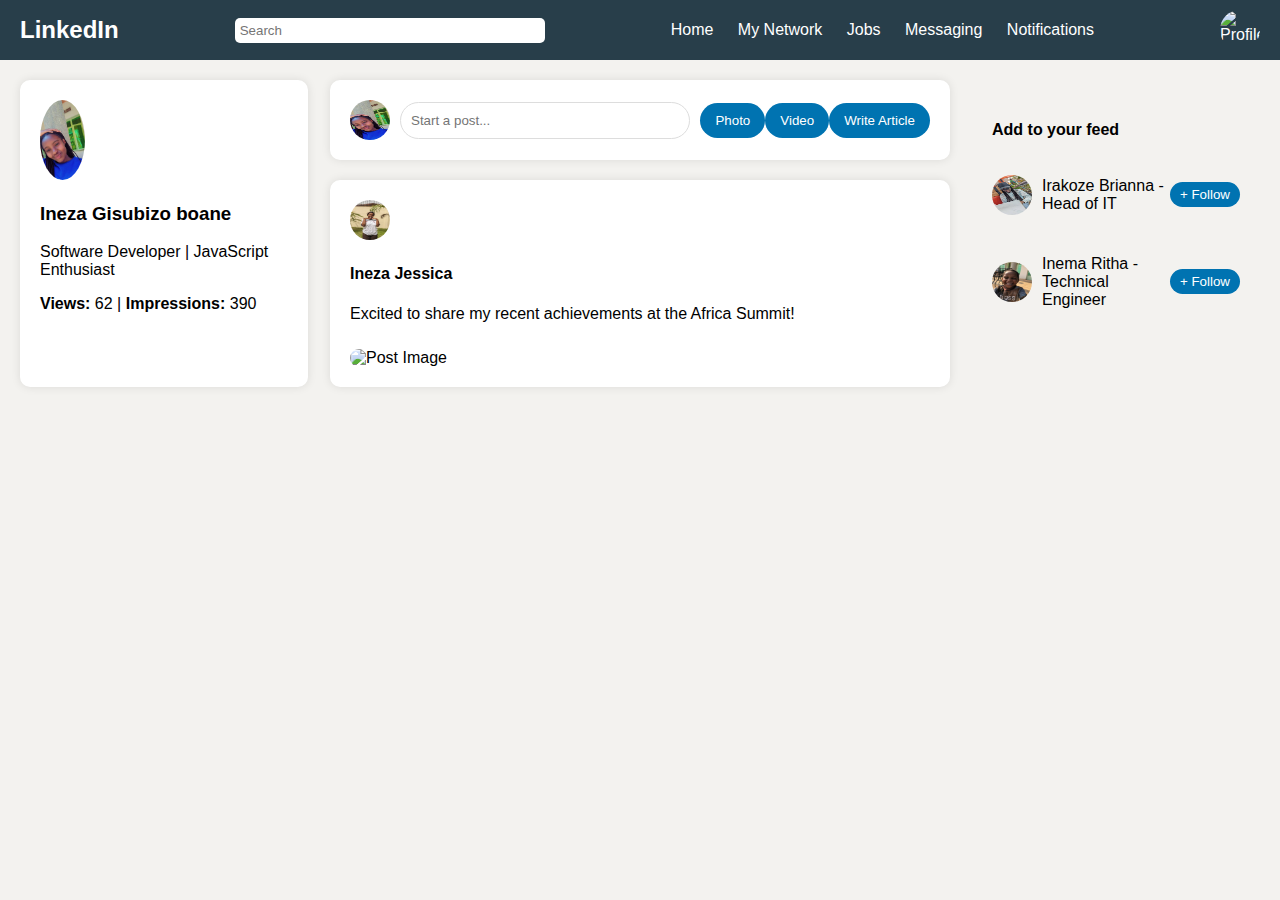
==== Linkedin/home.html @ 6e112480 "first commit" ====
<!DOCTYPE html>
<html lang="en">
<head>
    <meta charset="UTF-8">
    <meta name="viewport" content="width=device-width, initial-scale=1.0">
    <title>LinkedIn Clone</title>
    <link rel="stylesheet" href="home styles.css">
</head>
<body>
    <!-- Header Section -->
    <header class="navbar">
        <div class="logo">LinkedIn</div>
        <div class="search-bar">
            <input type="text" placeholder="Search">
        </div>
        <nav class="nav-links">
            <a href="#">Home</a>
            <a href="#">My Network</a>
            <a href="#">Jobs</a>
            <a href="#">Messaging</a>
            <a href="#">Notifications</a>
        </nav>
        <img src="profile.jpg" alt="Profile" class="profile-pic">
    </header>

    <!-- Main Content -->
    <main>
        <!-- Left Sidebar -->
        <aside class="profile-sidebar">
            <img src="pictures/IMG-20241227-WA0128.jpg" alt="Profile Picture" class="profile-pic-large">
            <h3>Ineza Gisubizo boane</h3>
            <p>Software Developer | JavaScript Enthusiast</p>
            <p><strong>Views:</strong> 62 | <strong>Impressions:</strong> 390</p>
        </aside>

        <!-- Feed Section -->
        <section class="feed">
            <!-- Post Input Section -->
            <div class="start-post">
                <img src="pictures/IMG-20241227-WA0128.jpg" alt="Profile Picture" class="profile-pic">
                <input type="text" placeholder="Start a post...">
                <button>Photo</button>
                <button>Video</button>
                <button>Write Article</button>
            </div>

            <!-- Example Post -->
            <div class="post">
                <img src="pictures/IMG-20250103-WA0001.jpg" alt="Profile Picture" class="profile-pic">
                <h4>Ineza Jessica</h4>
                <p>Excited to share my recent achievements at the Africa Summit!</p>
                <img src="post-image.png" alt="Post Image" class="post-image">
            </div>
        </section>

        <!-- Right Sidebar -->
        <aside class="suggestions">
            <h4>Add to your feed</h4>
            <div class="suggested-profile">
                <img src="pictures/IMG-20241231-WA0018.jpg" alt="Profile Picture" class="profile-pic">
                <p>Irakoze Brianna - Head of IT</p>
                <button>+ Follow</button>
            </div>
            <div class="suggested-profile">
                <img src="pictures/IMG-20250103-WA0031.jpg" alt="Profile Picture" class="profile-pic">
                <p>Inema Ritha - Technical Engineer</p>
                <button>+ Follow</button>
            </div>
        </aside>
    </main>
</body>
</html>
---- Linkedin/home styles.css ----
/* General Styling */
body {
    font-family: Arial, sans-serif;
    margin: 0;
    padding: 0;
    background-color: #f3f2ef;
}
.container {
    display: grid;
    grid-template-columns: 1fr 2fr 1fr;
    width: 90%;
    margin: 20px auto;
}
.navbar {
    display: flex;
    justify-content: space-between;
    align-items: center;
    background-color: #283e4a;
    padding: 10px 20px;
    color: white;
}

.logo {
    font-size: 24px;
    font-weight: bold;
}

.search-bar input {
    padding: 5px;
    border-radius: 5px;
    border: none;
    width: 300px;
}

.nav-links a {
    color: white;
    text-decoration: none;
    margin: 0 10px;
}

.nav-links a:hover {
    text-decoration: underline;
}

.profile-pic {
    width: 40px;
    height: 40px;
    border-radius: 50%;
}

/* Sidebar */
.sidebar {
    background-color: white;
    padding: 20px;
    border-radius: 10px;
    box-shadow: 0px 4px 6px rgba(0, 0, 0, 0.1);
}

.sidebar .profile-pic {
    width: 80px;
    height: 80px;
}

.user-name {
    font-size: 20px;
    font-weight: bold;
}

.user-title {
    color: gray;
    font-size: 14px;
}

hr {
    margin: 10px 0;
}
/* Header Styling 
header {
    display: flex;
    justify-content: space-between;
    padding: 10px 20px;
    background-color: white;
    border-bottom: 1px solid #ddd;
    align-items: center;
}

.logo {
    height: 30px;
}

.search-bar {
    flex: 1;
    margin: 0 10px;
    padding: 8px;
    border: 1px solid #ddd;
    border-radius: 20px;
}

.header-icons img {
    height: 30px;
    margin-left: 10px;
}

.profile-pic {
    height: 40px;
    border-radius: 50%;
}*/

/* Main Layout */
main {
    display: flex;
    justify-content: space-between;
    padding: 20px;
}

/* Left Sidebar */
.profile-sidebar {
    width: 20%;
    background: white;
    padding: 20px;
    border-radius: 10px;
    box-shadow: 0 0 10px rgba(0,0,0,0.1);
}

.profile-pic-large {
    height: 80px;
    border-radius: 50%;
}

/* Feed Section */
.feed {
    width: 50%;
}

.start-post {
    background: white;
    padding: 20px;
    border-radius: 10px;
    box-shadow: 0 0 10px rgba(0,0,0,0.1);
    display: flex;
    align-items: center;
}

.start-post input {
    flex: 1;
    padding: 10px;
    border: 1px solid #ddd;
    border-radius: 20px;
    margin: 0 10px;
}

.start-post button {
    background: #0073b1;
    color: white;
    border: none;
    padding: 10px 15px;
    border-radius: 20px;
    cursor: pointer;
}

/* Post Styling */
.post {
    background: white;
    padding: 20px;
    border-radius: 10px;
    box-shadow: 0 0 10px rgba(0,0,0,0.1);
    margin-top: 20px;
}

.post-image {
    width: 100%;
    border-radius: 10px;
    margin-top: 10px;
}

/* Right Sidebar */
.suggestions {
    width: 20%;
    padding: 20px;
}

.suggested-profile {
    display: flex;
    align-items: center;
    margin-top: 10px;
}

.suggested-profile p {
    flex: 1;
    margin-left: 10px;
}

.suggested-profile button {
    padding: 5px 10px;
    border: none;
    background: #0073b1;
    color: white;
    border-radius: 20px;
}
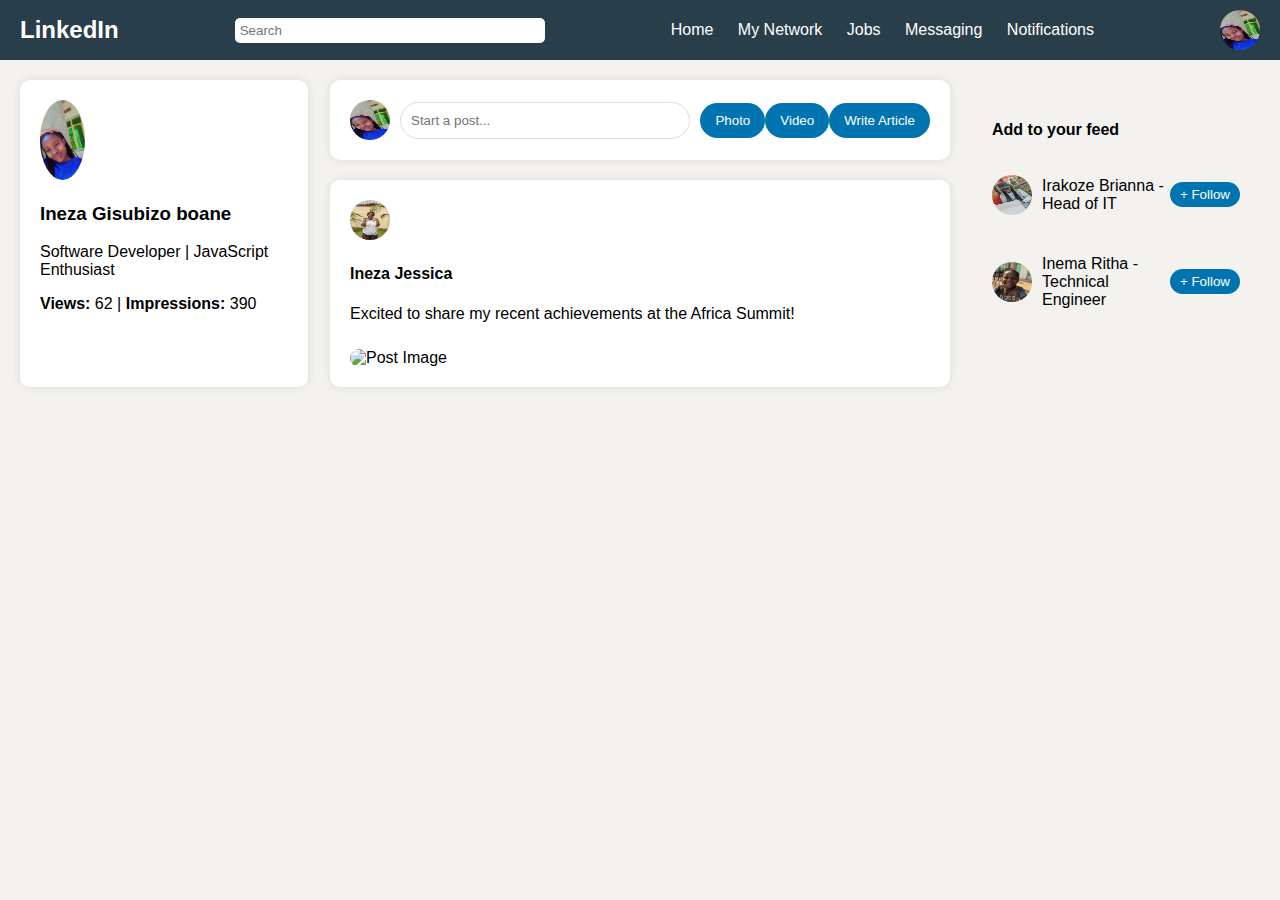
==== commit 1c9efe07: "updated" ====
--- a/Linkedin/home.html
+++ b/Linkedin/home.html
@@ -20,7 +20,7 @@
             <a href="#">Messaging</a>
             <a href="#">Notifications</a>
         </nav>
-        <img src="profile.jpg" alt="Profile" class="profile-pic">
+        <img src="pictures/IMG-20241227-WA0128.jpg" alt="Profile" class="profile-pic">
     </header>
 
     <!-- Main Content -->
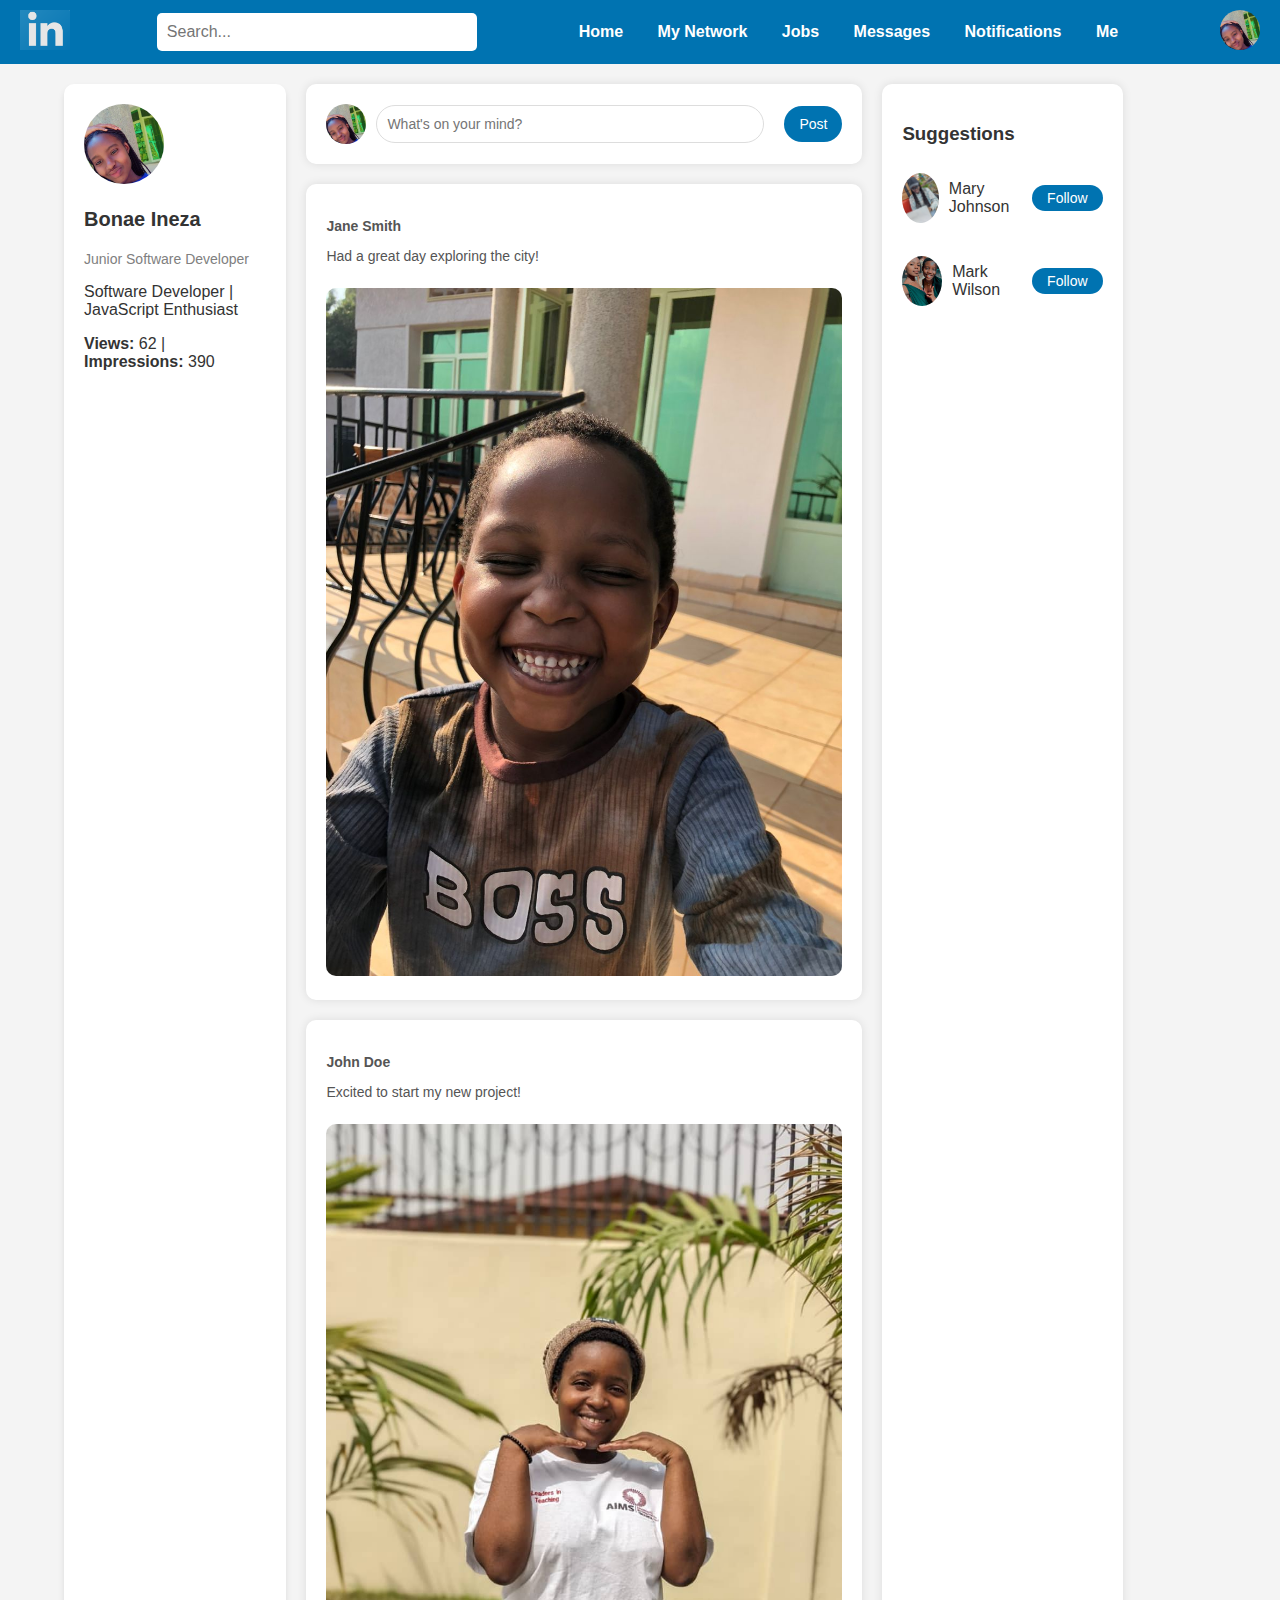
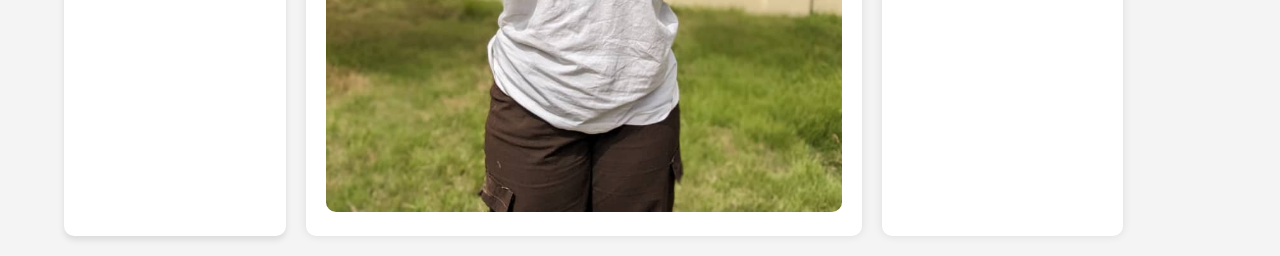
==== commit 5e8cf9e8: "updated" ====
--- a/Linkedin/home.html
+++ b/Linkedin/home.html
@@ -3,70 +3,80 @@
 <head>
     <meta charset="UTF-8">
     <meta name="viewport" content="width=device-width, initial-scale=1.0">
-    <title>LinkedIn Clone</title>
-    <link rel="stylesheet" href="home styles.css">
+    <title>Homepage</title>
+    <link rel="stylesheet" href="home styles.css"> <!-- Link to your CSS file -->
 </head>
 <body>
-    <!-- Header Section -->
-    <header class="navbar">
-        <div class="logo">LinkedIn</div>
+    <!-- Navbar -->
+    <div class="navbar">
+        <div class="logo">
+            <img src="pictures/Screenshot 2025-01-03 220439.png" alt="Logo"> <!-- Replace with your logo -->
+        </div>
         <div class="search-bar">
-            <input type="text" placeholder="Search">
+            <input type="text" placeholder="Search...">
         </div>
-        <nav class="nav-links">
+        <div class="nav-links">
             <a href="#">Home</a>
             <a href="#">My Network</a>
             <a href="#">Jobs</a>
-            <a href="#">Messaging</a>
+            <a href="#">Messages</a>
             <a href="#">Notifications</a>
-        </nav>
-        <img src="pictures/IMG-20241227-WA0128.jpg" alt="Profile" class="profile-pic">
-    </header>
+            <a href="#">Me</a>
+        </div>
+        <div class="profile">
+            <img src="pictures/IMG-20241227-WA0128.jpg" alt="Profile" class="profile-pic"> <!-- Replace with your profile picture -->
+        </div>
+    </div>
 
-    <!-- Main Content -->
-    <main>
-        <!-- Left Sidebar -->
-        <aside class="profile-sidebar">
-            <img src="pictures/IMG-20241227-WA0128.jpg" alt="Profile Picture" class="profile-pic-large">
-            <h3>Ineza Gisubizo boane</h3>
+    <!-- Main Container -->
+    <div class="container">
+        <!-- Sidebar -->
+        <div class="sidebar">
+            <img src="pictures/IMG-20241227-WA0128.jpg" alt="Profile" class="profile-pic-large"> <!-- Replace with your profile picture -->
+            <p class="user-name">Bonae Ineza</p>
+            <p class="user-title"> Junior Software Developer</p>
             <p>Software Developer | JavaScript Enthusiast</p>
             <p><strong>Views:</strong> 62 | <strong>Impressions:</strong> 390</p>
-        </aside>
+        </div>
 
         <!-- Feed Section -->
-        <section class="feed">
-            <!-- Post Input Section -->
+        <div class="feed">
+            <!-- Start a Post -->
             <div class="start-post">
-                <img src="pictures/IMG-20241227-WA0128.jpg" alt="Profile Picture" class="profile-pic">
-                <input type="text" placeholder="Start a post...">
-                <button>Photo</button>
-                <button>Video</button>
-                <button>Write Article</button>
+                <img src="pictures/IMG-20241227-WA0128.jpg" alt="Profile" class="profile-pic"> <!-- Replace with your profile picture -->
+                <input type="text" placeholder="What's on your mind?">
+                <button>Post</button>
             </div>
 
-            <!-- Example Post -->
+            <!-- Posts -->
             <div class="post">
-                <img src="pictures/IMG-20250103-WA0001.jpg" alt="Profile Picture" class="profile-pic">
-                <h4>Ineza Jessica</h4>
-                <p>Excited to share my recent achievements at the Africa Summit!</p>
-                <img src="post-image.png" alt="Post Image" class="post-image">
+                <p><strong>Jane Smith</strong></p>
+                <p>Had a great day exploring the city!</p>
+                <img src="pictures/IMG-20250103-WA0031.jpg" alt="Post Image" class="post-image"> <!-- Replace with a post image -->
             </div>
-        </section>
 
-        <!-- Right Sidebar -->
-        <aside class="suggestions">
-            <h4>Add to your feed</h4>
+            <div class="post">
+                <p><strong>John Doe</strong></p>
+                <p>Excited to start my new project!</p>
+                <img src="pictures/IMG-20250103-WA0001.jpg" alt="Post Image" class="post-image"> <!-- Replace with another post image -->
+            </div>
+        </div>
+
+        <!-- Suggestions Section -->
+        <div class="suggestions">
+            <h3>Suggestions</h3>
             <div class="suggested-profile">
-                <img src="pictures/IMG-20241231-WA0018.jpg" alt="Profile Picture" class="profile-pic">
-                <p>Irakoze Brianna - Head of IT</p>
-                <button>+ Follow</button>
+                <img src="pictures/IMG-20241231-WA0018.jpg" alt="Suggested Profile" class="profile-pic">
+                <p>Mary Johnson</p>
+                <button>Follow</button>
             </div>
             <div class="suggested-profile">
-                <img src="pictures/IMG-20250103-WA0031.jpg" alt="Profile Picture" class="profile-pic">
-                <p>Inema Ritha - Technical Engineer</p>
-                <button>+ Follow</button>
+                <img src="pictures/IMG-20250110-WA0002.jpg" alt="Suggested Profile" class="profile-pic">
+                <p>Mark Wilson</p>
+                <button>Follow</button>
             </div>
-        </aside>
-    </main>
+        </div>
+    </div>
 </body>
 </html>
+
--- a/Linkedin/home styles.css
+++ b/Linkedin/home styles.css
@@ -3,42 +3,53 @@
     font-family: Arial, sans-serif;
     margin: 0;
     padding: 0;
-    background-color: #f3f2ef;
-}
+    background-color: #f4f4f4; /* Lighter background for better contrast */
+    color: #333;
+}
+
 .container {
     display: grid;
-    grid-template-columns: 1fr 2fr 1fr;
+    grid-template-columns: 1fr 2.5fr 1.5fr; /* Adjusted column widths */
+    gap: 20px; /* Added spacing between columns */
     width: 90%;
     margin: 20px auto;
 }
+
 .navbar {
     display: flex;
     justify-content: space-between;
     align-items: center;
-    background-color: #283e4a;
+    background-color: #0073b1; /* LinkedIn blue */
     padding: 10px 20px;
     color: white;
-}
-
-.logo {
-    font-size: 24px;
-    font-weight: bold;
+    position: sticky; /* Navbar sticks to the top */
+    top: 0;
+    z-index: 100;
+}
+
+.logo img {
+    width: 50px;
+    height: auto;
 }
 
 .search-bar input {
-    padding: 5px;
+    padding: 10px;
     border-radius: 5px;
     border: none;
     width: 300px;
+    font-size: 16px;
 }
 
 .nav-links a {
     color: white;
     text-decoration: none;
-    margin: 0 10px;
-}
-
-.nav-links a:hover {
+    margin: 0 15px;
+    font-size: 16px;
+    font-weight: bold;
+}
+
+.nav-links a:hover,
+.nav-links a.active {
     text-decoration: underline;
 }
 
@@ -46,6 +57,7 @@
     width: 40px;
     height: 40px;
     border-radius: 50%;
+    object-fit: cover;
 }
 
 /* Sidebar */
@@ -59,6 +71,7 @@
 .sidebar .profile-pic {
     width: 80px;
     height: 80px;
+    object-fit: cover;
 }
 
 .user-name {
@@ -74,43 +87,13 @@
 hr {
     margin: 10px 0;
 }
-/* Header Styling 
-header {
-    display: flex;
-    justify-content: space-between;
-    padding: 10px 20px;
-    background-color: white;
-    border-bottom: 1px solid #ddd;
-    align-items: center;
-}
-
-.logo {
-    height: 30px;
-}
-
-.search-bar {
-    flex: 1;
-    margin: 0 10px;
-    padding: 8px;
-    border: 1px solid #ddd;
-    border-radius: 20px;
-}
-
-.header-icons img {
-    height: 30px;
-    margin-left: 10px;
-}
-
-.profile-pic {
-    height: 40px;
-    border-radius: 50%;
-}*/
 
 /* Main Layout */
 main {
     display: flex;
     justify-content: space-between;
     padding: 20px;
+    gap: 20px;
 }
 
 /* Left Sidebar */
@@ -119,26 +102,30 @@
     background: white;
     padding: 20px;
     border-radius: 10px;
-    box-shadow: 0 0 10px rgba(0,0,0,0.1);
+    box-shadow: 0 0 10px rgba(0, 0, 0, 0.1);
+    text-align: center;
 }
 
 .profile-pic-large {
+    width: 80px;
     height: 80px;
     border-radius: 50%;
+    object-fit: cover;
 }
 
 /* Feed Section */
 .feed {
-    width: 50%;
+    width: 100%;
 }
 
 .start-post {
     background: white;
     padding: 20px;
     border-radius: 10px;
-    box-shadow: 0 0 10px rgba(0,0,0,0.1);
+    box-shadow: 0 0 10px rgba(0, 0, 0, 0.1);
     display: flex;
     align-items: center;
+    gap: 10px;
 }
 
 .start-post input {
@@ -146,7 +133,8 @@
     padding: 10px;
     border: 1px solid #ddd;
     border-radius: 20px;
-    margin: 0 10px;
+    font-size: 14px;
+    margin-right: 10px;
 }
 
 .start-post button {
@@ -156,6 +144,11 @@
     padding: 10px 15px;
     border-radius: 20px;
     cursor: pointer;
+    font-size: 14px;
+}
+
+.start-post button:hover {
+    background: #005582;
 }
 
 /* Post Styling */
@@ -163,37 +156,83 @@
     background: white;
     padding: 20px;
     border-radius: 10px;
-    box-shadow: 0 0 10px rgba(0,0,0,0.1);
+    box-shadow: 0 0 10px rgba(0, 0, 0, 0.1);
     margin-top: 20px;
+}
+
+.post h4 {
+    margin: 10px 0;
+    font-size: 16px;
+    color: #0073b1;
+}
+
+.post p {
+    font-size: 14px;
+    color: #555;
 }
 
 .post-image {
     width: 100%;
     border-radius: 10px;
     margin-top: 10px;
+    object-fit: cover;
 }
 
 /* Right Sidebar */
 .suggestions {
-    width: 20%;
-    padding: 20px;
+    width: 60%;
+    padding: 20px;
+    background: white;
+    border-radius: 10px;
+    box-shadow: 0 0 10px rgba(0, 0, 0, 0.1);
+}
+
+.suggestions h4 {
+    font-size: 16px;
+    margin-bottom: 10px;
 }
 
 .suggested-profile {
     display: flex;
     align-items: center;
-    margin-top: 10px;
-}
-
-.suggested-profile p {
-    flex: 1;
-    margin-left: 10px;
+    margin-top: 15px;
+    gap: 10px;
+}
+
+.suggested-profile img {
+    width: 50px;
+    height: 50px;
+    border-radius: 50%;
+    object-fit: cover;
 }
 
 .suggested-profile button {
-    padding: 5px 10px;
+    padding: 5px 15px;
     border: none;
     background: #0073b1;
     color: white;
     border-radius: 20px;
-}
+    cursor: pointer;
+    font-size: 14px;
+}
+
+.suggested-profile button:hover {
+    background: #005582;
+}
+
+/* Responsive Design */
+@media (max-width: 768px) {
+    main {
+        flex-direction: column;
+    }
+
+    .profile-sidebar,
+    .feed,
+    .suggestions {
+        width: 100%;
+    }
+
+    .search-bar input {
+        width: 200px;
+    }
+}
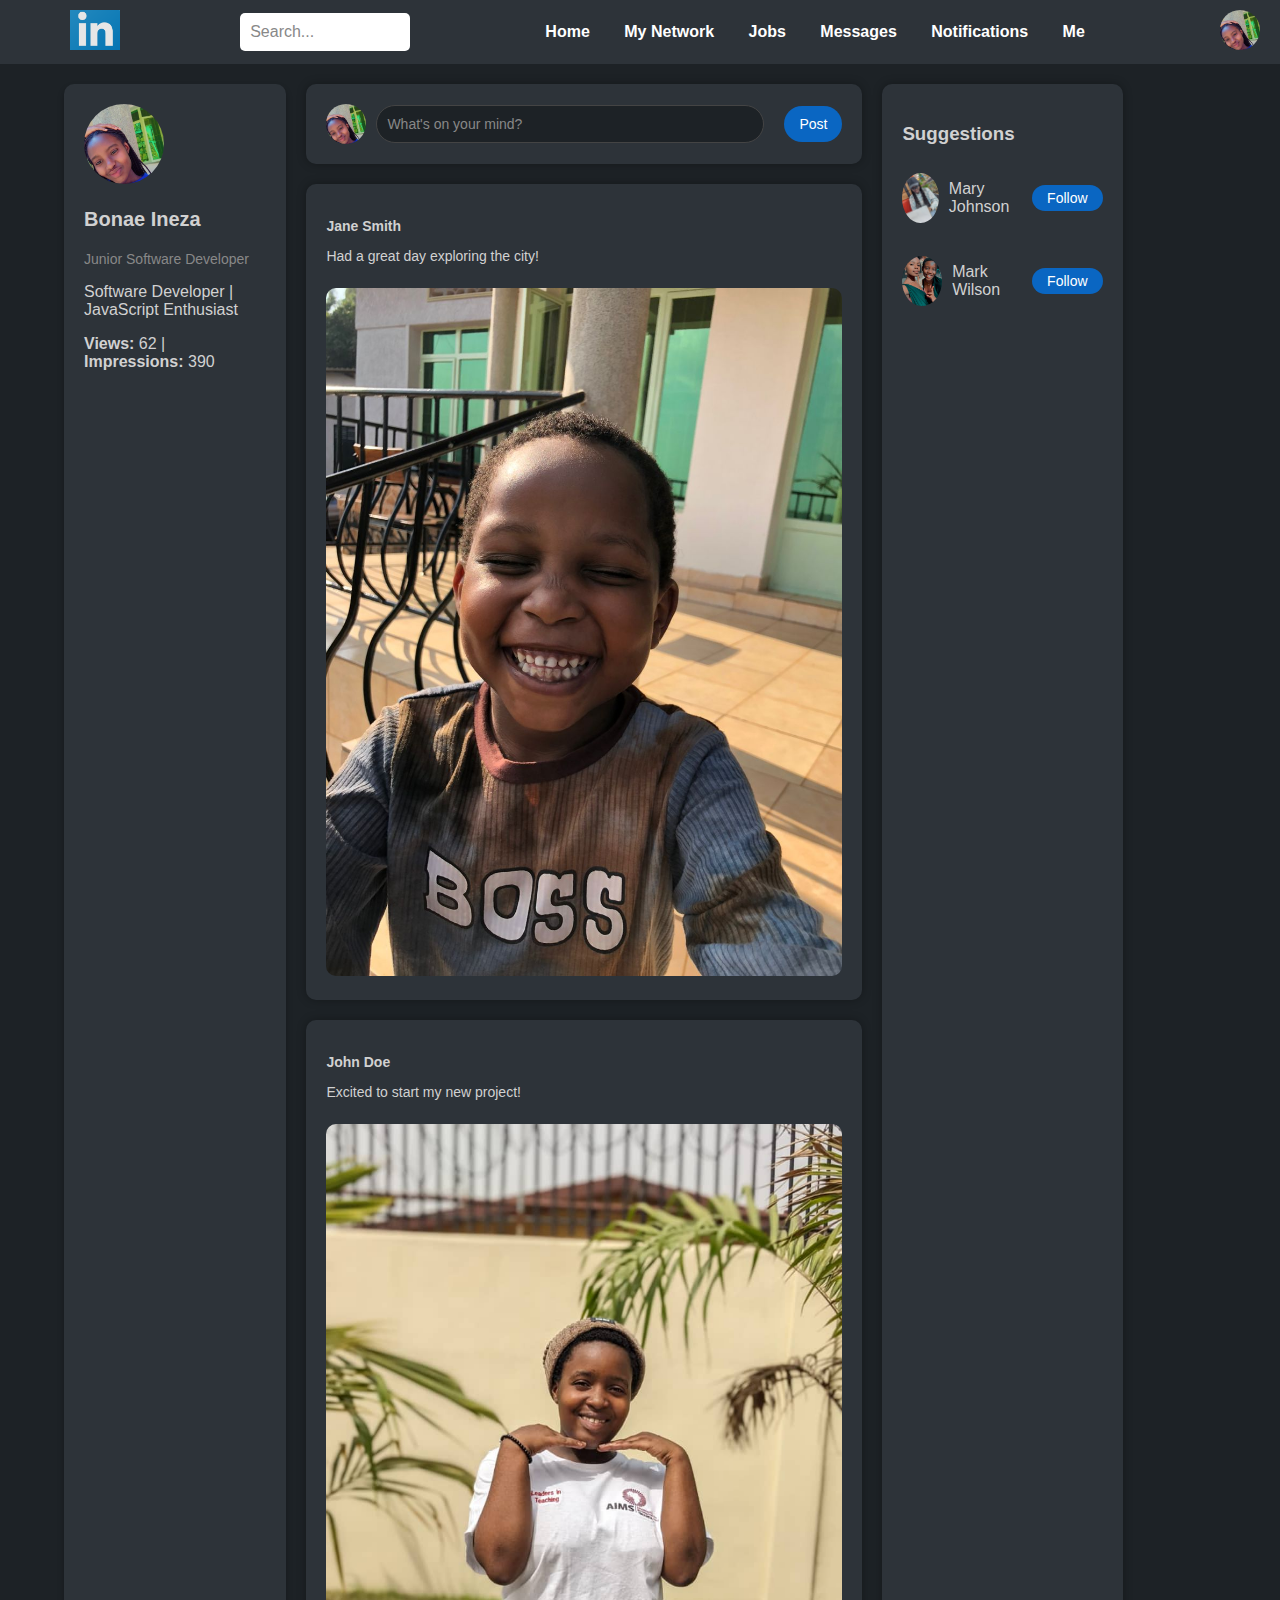
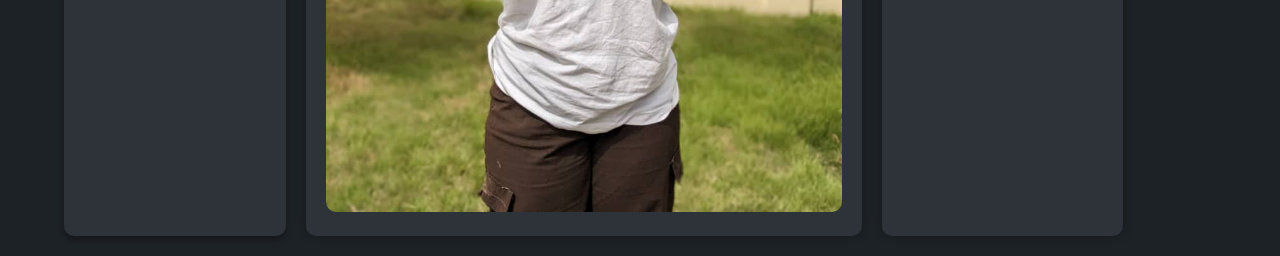
==== commit 79c57798: "updated" ====
--- a/Linkedin/home.html
+++ b/Linkedin/home.html
@@ -10,9 +10,9 @@
     <!-- Navbar -->
     <div class="navbar">
         <div class="logo">
-            <img src="pictures/Screenshot 2025-01-03 220439.png" alt="Logo"> <!-- Replace with your logo -->
-        </div>
-        <div class="search-bar">
+            <img src="pictures/Screenshot 2025-01-03 220439.png" alt="Logo">
+        </div> <!-- Replace with your logo -->
+         <div class="search-bar">
             <input type="text" placeholder="Search...">
         </div>
         <div class="nav-links">
--- a/Linkedin/home styles.css
+++ b/Linkedin/home styles.css
@@ -3,8 +3,8 @@
     font-family: Arial, sans-serif;
     margin: 0;
     padding: 0;
-    background-color: #f4f4f4; /* Lighter background for better contrast */
-    color: #333;
+    background-color: #1d2226; /* Dark background */
+    color: #d1d1d1; /* Light text for readability */
 }
 
 .container {
@@ -15,29 +15,36 @@
     margin: 20px auto;
 }
 
+/* Navbar Styling */
 .navbar {
     display: flex;
     justify-content: space-between;
     align-items: center;
-    background-color: #0073b1; /* LinkedIn blue */
+    background-color: #2d3339;
     padding: 10px 20px;
     color: white;
     position: sticky; /* Navbar sticks to the top */
     top: 0;
-    z-index: 100;
 }
 
 .logo img {
     width: 50px;
     height: auto;
+    padding-left: 50px;
 }
 
 .search-bar input {
     padding: 10px;
     border-radius: 5px;
-    border: none;
-    width: 300px;
-    font-size: 16px;
+    border: 15px;
+    width: 150px;
+    font-size: 16px;
+ /* Dark input background */
+    color: #d1d1d1;
+}
+
+.search-bar input::placeholder {
+    color: #888; /* Placeholder text color */
 }
 
 .nav-links a {
@@ -60,12 +67,12 @@
     object-fit: cover;
 }
 
-/* Sidebar */
+/* Sidebar Styling */
 .sidebar {
-    background-color: white;
-    padding: 20px;
-    border-radius: 10px;
-    box-shadow: 0px 4px 6px rgba(0, 0, 0, 0.1);
+    background-color: #2d3339; /* Dark sidebar background */
+    padding: 20px;
+    border-radius: 10px;
+    box-shadow: 0px 4px 6px rgba(0, 0, 0, 0.3);
 }
 
 .sidebar .profile-pic {
@@ -80,12 +87,13 @@
 }
 
 .user-title {
-    color: gray;
+    color: #888; /* Subtle text for titles */
     font-size: 14px;
 }
 
 hr {
     margin: 10px 0;
+    border: 0.5px solid #444;
 }
 
 /* Main Layout */
@@ -99,10 +107,10 @@
 /* Left Sidebar */
 .profile-sidebar {
     width: 20%;
-    background: white;
-    padding: 20px;
-    border-radius: 10px;
-    box-shadow: 0 0 10px rgba(0, 0, 0, 0.1);
+    background: #2d3339;
+    padding: 20px;
+    border-radius: 10px;
+    box-shadow: 0 0 10px rgba(0, 0, 0, 0.3);
     text-align: center;
 }
 
@@ -119,10 +127,10 @@
 }
 
 .start-post {
-    background: white;
-    padding: 20px;
-    border-radius: 10px;
-    box-shadow: 0 0 10px rgba(0, 0, 0, 0.1);
+    background: #2d3339;
+    padding: 20px;
+    border-radius: 10px;
+    box-shadow: 0 0 10px rgba(0, 0, 0, 0.3);
     display: flex;
     align-items: center;
     gap: 10px;
@@ -131,14 +139,20 @@
 .start-post input {
     flex: 1;
     padding: 10px;
-    border: 1px solid #ddd;
+    border: 1px solid #444;
     border-radius: 20px;
     font-size: 14px;
     margin-right: 10px;
+    background-color: #1d2226;
+    color: #d1d1d1;
+}
+
+.start-post input::placeholder {
+    color: #888;
 }
 
 .start-post button {
-    background: #0073b1;
+    background: #0a66c2;
     color: white;
     border: none;
     padding: 10px 15px;
@@ -148,27 +162,27 @@
 }
 
 .start-post button:hover {
-    background: #005582;
+    background: #004182;
 }
 
 /* Post Styling */
 .post {
-    background: white;
-    padding: 20px;
-    border-radius: 10px;
-    box-shadow: 0 0 10px rgba(0, 0, 0, 0.1);
+    background: #2d3339;
+    padding: 20px;
+    border-radius: 10px;
+    box-shadow: 0 0 10px rgba(0, 0, 0, 0.3);
     margin-top: 20px;
 }
 
 .post h4 {
     margin: 10px 0;
     font-size: 16px;
-    color: #0073b1;
+    color: #0a66c2;
 }
 
 .post p {
     font-size: 14px;
-    color: #555;
+    color: #d1d1d1;
 }
 
 .post-image {
@@ -182,14 +196,15 @@
 .suggestions {
     width: 60%;
     padding: 20px;
-    background: white;
-    border-radius: 10px;
-    box-shadow: 0 0 10px rgba(0, 0, 0, 0.1);
+    background: #2d3339;
+    border-radius: 10px;
+    box-shadow: 0 0 10px rgba(0, 0, 0, 0.3);
 }
 
 .suggestions h4 {
     font-size: 16px;
     margin-bottom: 10px;
+    color: #d1d1d1;
 }
 
 .suggested-profile {
@@ -209,7 +224,7 @@
 .suggested-profile button {
     padding: 5px 15px;
     border: none;
-    background: #0073b1;
+    background: #0a66c2;
     color: white;
     border-radius: 20px;
     cursor: pointer;
@@ -217,7 +232,7 @@
 }
 
 .suggested-profile button:hover {
-    background: #005582;
+    background: #004182;
 }
 
 /* Responsive Design */
@@ -236,3 +251,4 @@
         width: 200px;
     }
 }
+
